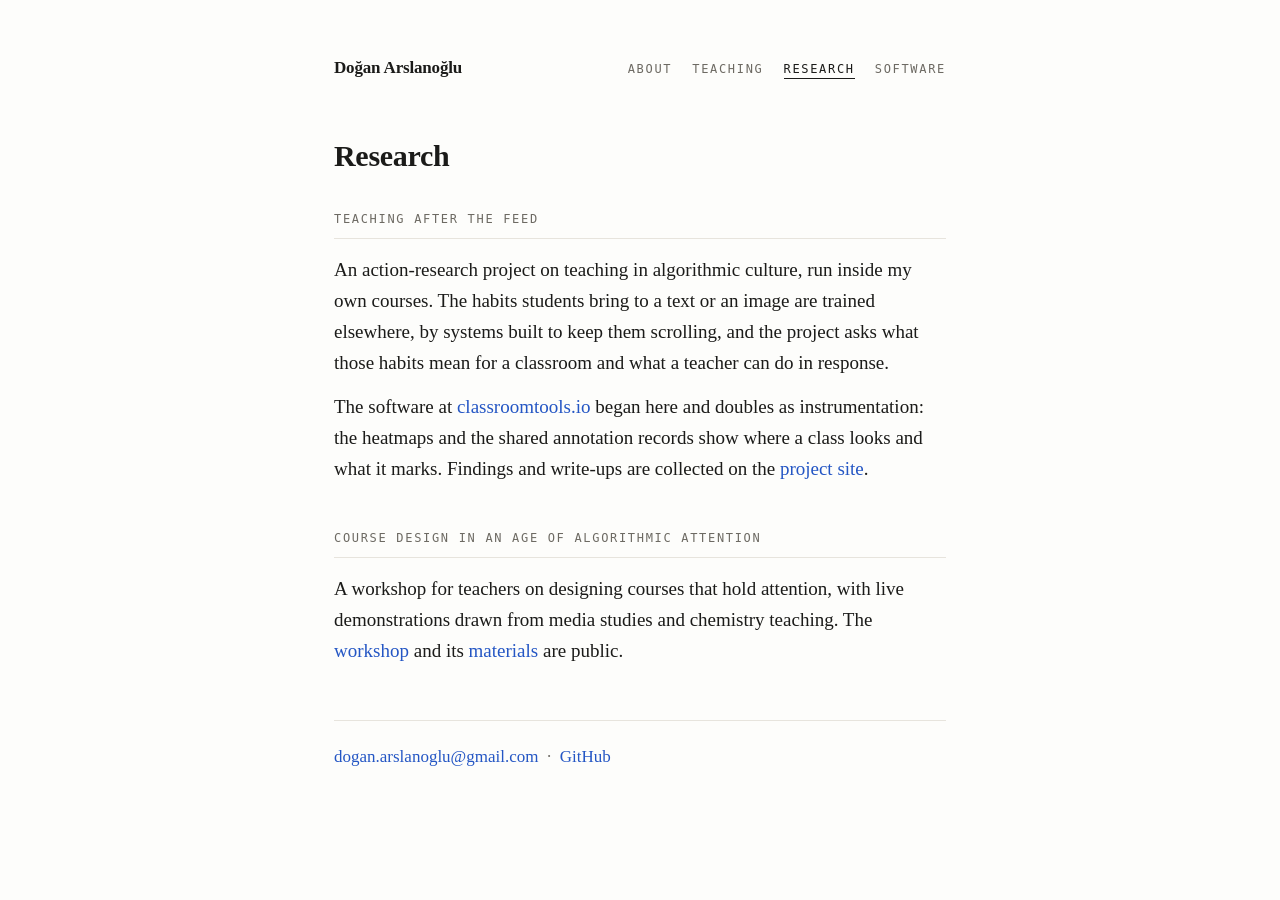
==== research.html @ 834b83bf "Move the multi-page site to the repo root, replacing the one-pager GitHub Pages now serves the four-" ====
<!DOCTYPE html>
<html lang="en">
<head>
  <meta charset="UTF-8" />
  <meta name="viewport" content="width=device-width, initial-scale=1.0" />
  <title>Research · Doğan Arslanoğlu</title>
  <meta name="description" content="Research by Doğan Arslanoğlu: Teaching After the Feed, an action-research project on teaching in algorithmic culture, and a workshop on course design." />

  <meta property="og:type" content="website" />
  <meta property="og:title" content="Research · Doğan Arslanoğlu" />
  <meta property="og:description" content="Teaching After the Feed, an action-research project on teaching in algorithmic culture, and a workshop on course design." />
  <meta property="og:url" content="https://dogan.education/research.html" />

  <link rel="icon" href="data:image/svg+xml,<svg xmlns='http://www.w3.org/2000/svg' viewBox='0 0 100 100'><text y='.9em' font-size='90'>✦</text></svg>" />
  <link rel="stylesheet" href="style.css" />
</head>
<body>
  <div class="wrap">

    <nav class="top" aria-label="Site">
      <a class="site" href="index.html">Doğan Arslanoğlu</a>
      <ul>
        <li><a href="index.html">About</a></li>
        <li><a href="teaching.html">Teaching</a></li>
        <li><a href="research.html" aria-current="page">Research</a></li>
        <li><a href="software.html">Software</a></li>
      </ul>
    </nav>

    <h1 class="page-title">Research</h1>

    <section>
      <h2 class="label">Teaching After the Feed</h2>
      <p>
        An action-research project on teaching in algorithmic culture, run inside my own courses.
        The habits students bring to a text or an image are trained elsewhere, by systems built
        to keep them scrolling, and the project asks what those habits mean for a classroom and
        what a teacher can do in response.
      </p>
      <p>
        The software at <a href="https://classroomtools.io">classroomtools.io</a> began here and
        doubles as instrumentation: the heatmaps and the shared annotation records show where a
        class looks and what it marks. Findings and write-ups are collected on the
        <a href="https://classroomtools.io/research">project site</a>.
      </p>
    </section>

    <section>
      <h2 class="label">Course Design in an Age of Algorithmic Attention</h2>
      <p>
        A workshop for teachers on designing courses that hold attention, with live
        demonstrations drawn from media studies and chemistry teaching. The
        <a href="https://course-design-workshop.vercel.app">workshop</a> and its
        <a href="https://github.com/ohwowgreat/course-design-workshop">materials</a> are public.
      </p>
    </section>

    <footer>
      <a href="mailto:dogan.arslanoglu@gmail.com">dogan.arslanoglu@gmail.com</a>
      &nbsp;·&nbsp;
      <a href="https://github.com/ohwowgreat">GitHub</a>
    </footer>

  </div>
</body>
</html>
---- style.css ----
:root {
  --bg: #fdfdfb;
  --text: #1b1b19;
  --muted: #6d6a63;
  --link: #2456c4;
  --rule: #e7e4dd;
  --avatar-bg: #efece4;
  --avatar-ink: #3a382f;
}
@media (prefers-color-scheme: dark) {
  :root {
    --bg: #15151a;
    --text: #e9e6df;
    --muted: #9c988e;
    --link: #8bb1f5;
    --rule: #2b2b31;
    --avatar-bg: #24242b;
    --avatar-ink: #c9c5ba;
  }
}

* { box-sizing: border-box; }

html { -webkit-text-size-adjust: 100%; }

body {
  margin: 0;
  background: var(--bg);
  color: var(--text);
  font-family: Charter, "Iowan Old Style", "Palatino Linotype", Palatino, Georgia, "Times New Roman", serif;
  font-size: 19px;
  line-height: 1.62;
  -webkit-font-smoothing: antialiased;
  text-rendering: optimizeLegibility;
}

.wrap {
  max-width: 664px;
  margin: 0 auto;
  padding: 52px 26px 96px;
}

/* ---- Navigation ---- */
nav.top {
  display: flex;
  flex-wrap: wrap;
  align-items: baseline;
  justify-content: space-between;
  gap: 10px 20px;
  margin-bottom: 56px;
}

nav.top .site {
  font-size: 17px;
  font-weight: 600;
  color: var(--text);
  letter-spacing: -0.01em;
}
nav.top .site:hover { text-decoration: none; }

nav.top ul {
  list-style: none;
  display: flex;
  flex-wrap: wrap;
  gap: 4px 20px;
  margin: 0;
  padding: 0;
}

nav.top ul a {
  font-family: ui-monospace, "SF Mono", "JetBrains Mono", Menlo, Consolas, monospace;
  font-size: 12px;
  font-weight: 500;
  letter-spacing: 0.14em;
  text-transform: uppercase;
  color: var(--muted);
}
nav.top ul a:hover {
  color: var(--link);
  text-decoration: none;
}
nav.top ul a[aria-current="page"] {
  color: var(--text);
  border-bottom: 1px solid var(--text);
  padding-bottom: 2px;
}

/* ---- Header (home) ---- */
header { margin-bottom: 40px; }

.avatar {
  width: 92px;
  height: 92px;
  border-radius: 50%;
  background: var(--avatar-bg);
  color: var(--avatar-ink);
  display: flex;
  align-items: center;
  justify-content: center;
  font-size: 34px;
  font-weight: 600;
  letter-spacing: 0.02em;
  margin-bottom: 22px;
  overflow: hidden;
  user-select: none;
}
/* To use a photo instead of the monogram, replace the .avatar <div>
   in the markup with:  <img class="avatar" src="portrait.jpg" alt="Doğan Arslanoğlu" />
   (any square-ish image works; it is cropped to a circle). */
img.avatar { object-fit: cover; }

h1 {
  font-size: 34px;
  line-height: 1.1;
  margin: 0 0 6px;
  font-weight: 600;
  letter-spacing: -0.01em;
}

/* Page title on inner pages */
h1.page-title {
  font-size: 30px;
  margin: 0 0 26px;
}

.role {
  margin: 0;
  color: var(--muted);
  font-size: 17px;
}

/* ---- Body text ---- */
.intro {
  margin: 30px 0 0;
  font-size: 19px;
}
.intro + .intro { margin-top: 18px; }
.intro a { font-weight: 600; }

.lede {
  margin: 0 0 10px;
  font-size: 19px;
}

/* ---- Sections ---- */
section { margin-top: 44px; }
h1.page-title + section,
.lede + section { margin-top: 38px; }

.label {
  font-family: ui-monospace, "SF Mono", "JetBrains Mono", Menlo, Consolas, monospace;
  font-size: 12px;
  font-weight: 500;
  letter-spacing: 0.14em;
  text-transform: uppercase;
  color: var(--muted);
  margin: 0 0 16px;
  padding-bottom: 9px;
  border-bottom: 1px solid var(--rule);
}

section > p {
  margin: 0 0 14px;
}
section > p:last-child { margin-bottom: 0; }

ul.items {
  list-style: none;
  margin: 0;
  padding: 0;
}
ul.items > li {
  margin: 0 0 15px;
}
ul.items > li:last-child { margin-bottom: 0; }

.item-title { font-weight: 600; }

.desc { color: var(--muted); }

/* nested list, e.g. tools under classroomtools.io */
.sub {
  list-style: none;
  margin: 14px 0 0;
  padding: 0 0 0 18px;
  border-left: 2px solid var(--rule);
}
.sub > li { margin: 0 0 11px; font-size: 17.5px; }
.sub > li:last-child { margin-bottom: 0; }

/* repository index */
ul.repos {
  list-style: none;
  margin: 0;
  padding: 0;
}
ul.repos > li {
  margin: 0 0 10px;
  font-size: 17.5px;
}
ul.repos > li:last-child { margin-bottom: 0; }
.repo-name {
  font-family: ui-monospace, "SF Mono", "JetBrains Mono", Menlo, Consolas, monospace;
  font-size: 15px;
  font-weight: 500;
}

/* ---- Links ---- */
a {
  color: var(--link);
  text-decoration: none;
  text-underline-offset: 2px;
}
a:hover { text-decoration: underline; }

/* ---- Footer ---- */
footer {
  margin-top: 54px;
  padding-top: 22px;
  border-top: 1px solid var(--rule);
  color: var(--muted);
  font-size: 17px;
}
footer a { color: var(--link); }

@media (max-width: 480px) {
  .wrap { padding: 36px 20px 72px; }
  body { font-size: 18px; }
  h1 { font-size: 30px; }
  h1.page-title { font-size: 27px; }
  nav.top { margin-bottom: 44px; }
}
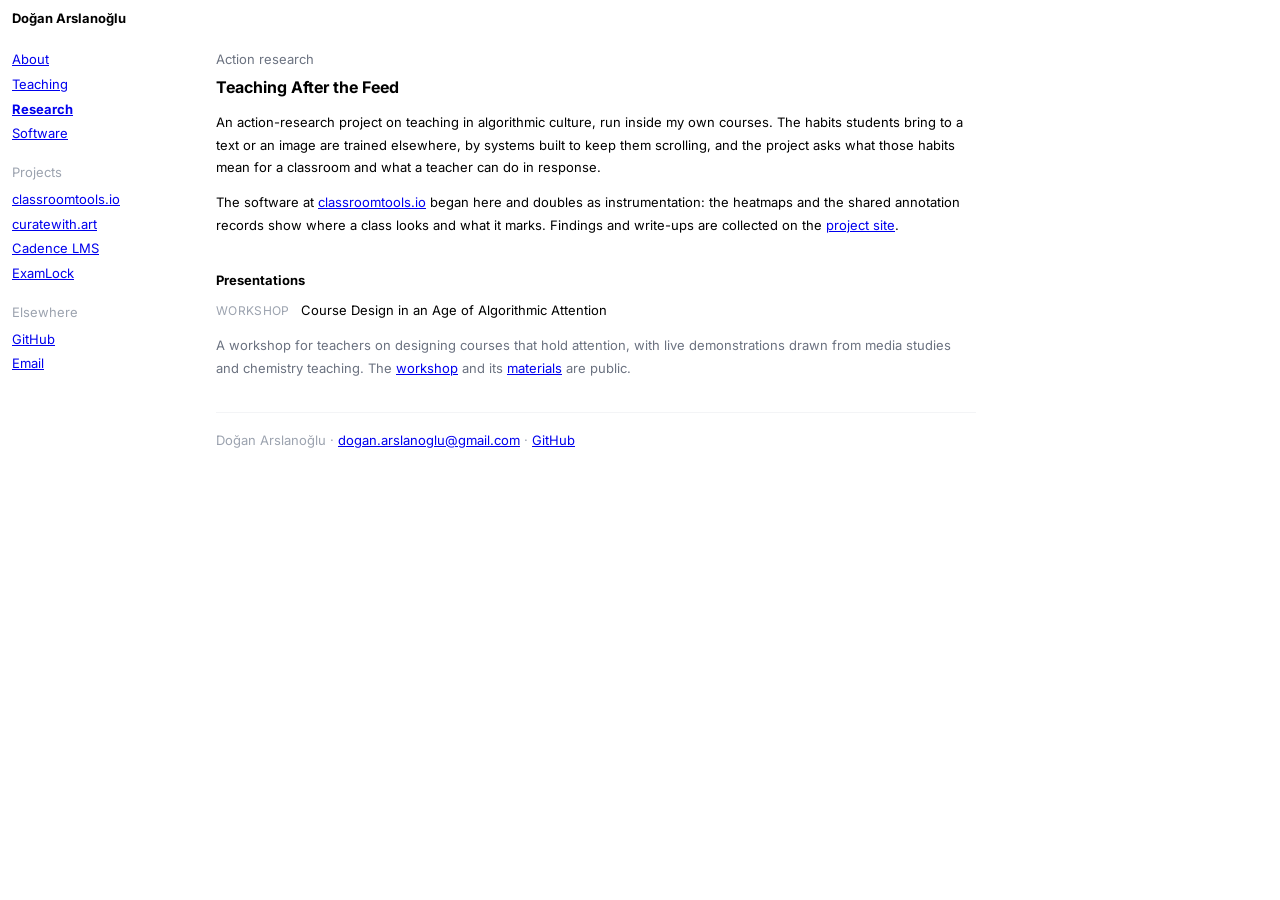
==== commit 563799ac: "Redesign in the classroomtools.io visual language White page, 13px Inter, browser-default link color" ====
--- a/research.html
+++ b/research.html
@@ -12,55 +12,93 @@
   <meta property="og:url" content="https://dogan.education/research.html" />
 
   <link rel="icon" href="data:image/svg+xml,<svg xmlns='http://www.w3.org/2000/svg' viewBox='0 0 100 100'><text y='.9em' font-size='90'>✦</text></svg>" />
+  <link rel="preconnect" href="https://fonts.googleapis.com" />
+  <link rel="preconnect" href="https://fonts.gstatic.com" crossorigin />
+  <link rel="stylesheet" href="https://fonts.googleapis.com/css2?family=Inter:wght@400;700&display=swap" />
   <link rel="stylesheet" href="style.css" />
 </head>
 <body>
-  <div class="wrap">
 
-    <nav class="top" aria-label="Site">
-      <a class="site" href="index.html">Doğan Arslanoğlu</a>
-      <ul>
-        <li><a href="index.html">About</a></li>
-        <li><a href="teaching.html">Teaching</a></li>
-        <li><a href="research.html" aria-current="page">Research</a></li>
-        <li><a href="software.html">Software</a></li>
-      </ul>
-    </nav>
+  <div class="topbar">
+    <a href="index.html">Doğan Arslanoğlu</a>
+  </div>
 
-    <h1 class="page-title">Research</h1>
+  <div class="frame">
 
-    <section>
-      <h2 class="label">Teaching After the Feed</h2>
-      <p>
-        An action-research project on teaching in algorithmic culture, run inside my own courses.
-        The habits students bring to a text or an image are trained elsewhere, by systems built
-        to keep them scrolling, and the project asks what those habits mean for a classroom and
-        what a teacher can do in response.
-      </p>
-      <p>
-        The software at <a href="https://classroomtools.io">classroomtools.io</a> began here and
-        doubles as instrumentation: the heatmaps and the shared annotation records show where a
-        class looks and what it marks. Findings and write-ups are collected on the
-        <a href="https://classroomtools.io/research">project site</a>.
-      </p>
-    </section>
+    <aside class="sidebar">
+      <nav aria-label="Site">
+        <div class="group">
+          <ul>
+            <li><a href="index.html">About</a></li>
+            <li><a href="teaching.html">Teaching</a></li>
+            <li><a href="research.html" aria-current="page">Research</a></li>
+            <li><a href="software.html">Software</a></li>
+          </ul>
+        </div>
+        <div class="group group-extra">
+          <p class="nav-label">Projects</p>
+          <ul>
+            <li><a href="https://classroomtools.io">classroomtools.io</a></li>
+            <li><a href="https://curatewith.art">curatewith.art</a></li>
+            <li><a href="https://lms-app-lime-eight.vercel.app">Cadence LMS</a></li>
+            <li><a href="https://github.com/ohwowgreat/Lockdown-Browser">ExamLock</a></li>
+          </ul>
+        </div>
+        <div class="group group-extra">
+          <p class="nav-label">Elsewhere</p>
+          <ul>
+            <li><a href="https://github.com/ohwowgreat">GitHub</a></li>
+            <li><a href="mailto:dogan.arslanoglu@gmail.com">Email</a></li>
+          </ul>
+        </div>
+      </nav>
+    </aside>
 
-    <section>
-      <h2 class="label">Course Design in an Age of Algorithmic Attention</h2>
-      <p>
-        A workshop for teachers on designing courses that hold attention, with live
-        demonstrations drawn from media studies and chemistry teaching. The
-        <a href="https://course-design-workshop.vercel.app">workshop</a> and its
-        <a href="https://github.com/ohwowgreat/course-design-workshop">materials</a> are public.
-      </p>
-    </section>
+    <main>
 
-    <footer>
-      <a href="mailto:dogan.arslanoglu@gmail.com">dogan.arslanoglu@gmail.com</a>
-      &nbsp;·&nbsp;
-      <a href="https://github.com/ohwowgreat">GitHub</a>
-    </footer>
+      <section>
+        <p class="kicker">Action research</p>
+        <h1>Teaching After the Feed</h1>
+        <p>
+          An action-research project on teaching in algorithmic culture, run inside my own
+          courses. The habits students bring to a text or an image are trained elsewhere, by
+          systems built to keep them scrolling, and the project asks what those habits mean
+          for a classroom and what a teacher can do in response.
+        </p>
+        <p>
+          The software at <a href="https://classroomtools.io">classroomtools.io</a> began here
+          and doubles as instrumentation: the heatmaps and the shared annotation records show
+          where a class looks and what it marks. Findings and write-ups are collected on the
+          <a href="https://classroomtools.io/research">project site</a>.
+        </p>
+      </section>
+
+      <section>
+        <p class="bold-label">Presentations</p>
+        <p>
+          <span class="tag">Workshop</span>
+          Course Design in an Age of Algorithmic Attention
+        </p>
+        <p class="gray">
+          A workshop for teachers on designing courses that hold attention, with live
+          demonstrations drawn from media studies and chemistry teaching. The
+          <a href="https://course-design-workshop.vercel.app">workshop</a> and its
+          <a href="https://github.com/ohwowgreat/course-design-workshop">materials</a> are
+          public.
+        </p>
+      </section>
+
+      <section class="foot">
+        <p>
+          Doğan Arslanoğlu ·
+          <a href="mailto:dogan.arslanoglu@gmail.com">dogan.arslanoglu@gmail.com</a> ·
+          <a href="https://github.com/ohwowgreat">GitHub</a>
+        </p>
+      </section>
+
+    </main>
 
   </div>
+
 </body>
 </html>
--- a/style.css
+++ b/style.css
@@ -1,23 +1,5 @@
-:root {
-  --bg: #fdfdfb;
-  --text: #1b1b19;
-  --muted: #6d6a63;
-  --link: #2456c4;
-  --rule: #e7e4dd;
-  --avatar-bg: #efece4;
-  --avatar-ink: #3a382f;
-}
-@media (prefers-color-scheme: dark) {
-  :root {
-    --bg: #15151a;
-    --text: #e9e6df;
-    --muted: #9c988e;
-    --link: #8bb1f5;
-    --rule: #2b2b31;
-    --avatar-bg: #24242b;
-    --avatar-ink: #c9c5ba;
-  }
-}
+/* Design language of classroomtools.io: white page, black 13px Inter,
+   browser-default link colors, fixed top bar and left nav, bordered tables. */
 
 * { box-sizing: border-box; }
 
@@ -25,208 +7,169 @@
 
 body {
   margin: 0;
-  background: var(--bg);
-  color: var(--text);
-  font-family: Charter, "Iowan Old Style", "Palatino Linotype", Palatino, Georgia, "Times New Roman", serif;
-  font-size: 19px;
-  line-height: 1.62;
-  -webkit-font-smoothing: antialiased;
-  text-rendering: optimizeLegibility;
+  background: #fff;
+  color: #000;
+  font-family: "Inter", system-ui, -apple-system, "Segoe UI", Roboto, sans-serif;
+  font-size: 13px;
+  line-height: 1.75;
 }
 
-.wrap {
-  max-width: 664px;
-  margin: 0 auto;
-  padding: 52px 26px 96px;
+a {
+  color: -webkit-link;
+  color: linktext;
+  text-decoration: underline;
+  cursor: pointer;
+}
+a:visited {
+  color: -webkit-activelink;
+  color: visitedtext;
 }
 
-/* ---- Navigation ---- */
-nav.top {
+/* ---- Fixed top bar ---- */
+.topbar {
+  position: fixed;
+  top: 0;
+  left: 0;
+  right: 0;
+  height: 2.25rem;
   display: flex;
-  flex-wrap: wrap;
-  align-items: baseline;
-  justify-content: space-between;
-  gap: 10px 20px;
-  margin-bottom: 56px;
+  align-items: center;
+  padding: 0 0.75rem;
+  background: #fff;
+  z-index: 10;
+}
+.topbar a {
+  color: inherit;
+  text-decoration: none;
+  font-weight: 700;
 }
 
-nav.top .site {
-  font-size: 17px;
-  font-weight: 600;
-  color: var(--text);
-  letter-spacing: -0.01em;
+/* ---- Frame below the bar ---- */
+.frame { margin-top: 2.25rem; }
+
+/* ---- Fixed left nav ---- */
+.sidebar {
+  position: fixed;
+  top: 2.25rem;
+  left: 0;
+  width: 11rem;
+  height: calc(100vh - 2.25rem);
+  overflow-y: auto;
+  padding: 0.75rem;
 }
-nav.top .site:hover { text-decoration: none; }
-
-nav.top ul {
-  list-style: none;
-  display: flex;
-  flex-wrap: wrap;
-  gap: 4px 20px;
-  margin: 0;
-  padding: 0;
-}
-
-nav.top ul a {
-  font-family: ui-monospace, "SF Mono", "JetBrains Mono", Menlo, Consolas, monospace;
-  font-size: 12px;
-  font-weight: 500;
-  letter-spacing: 0.14em;
-  text-transform: uppercase;
-  color: var(--muted);
-}
-nav.top ul a:hover {
-  color: var(--link);
-  text-decoration: none;
-}
-nav.top ul a[aria-current="page"] {
-  color: var(--text);
-  border-bottom: 1px solid var(--text);
-  padding-bottom: 2px;
-}
-
-/* ---- Header (home) ---- */
-header { margin-bottom: 40px; }
-
-.avatar {
-  width: 92px;
-  height: 92px;
-  border-radius: 50%;
-  background: var(--avatar-bg);
-  color: var(--avatar-ink);
-  display: flex;
-  align-items: center;
-  justify-content: center;
-  font-size: 34px;
-  font-weight: 600;
-  letter-spacing: 0.02em;
-  margin-bottom: 22px;
-  overflow: hidden;
-  user-select: none;
-}
-/* To use a photo instead of the monogram, replace the .avatar <div>
-   in the markup with:  <img class="avatar" src="portrait.jpg" alt="Doğan Arslanoğlu" />
-   (any square-ish image works; it is cropped to a circle). */
-img.avatar { object-fit: cover; }
-
-h1 {
-  font-size: 34px;
-  line-height: 1.1;
-  margin: 0 0 6px;
-  font-weight: 600;
-  letter-spacing: -0.01em;
-}
-
-/* Page title on inner pages */
-h1.page-title {
-  font-size: 30px;
-  margin: 0 0 26px;
-}
-
-.role {
-  margin: 0;
-  color: var(--muted);
-  font-size: 17px;
-}
-
-/* ---- Body text ---- */
-.intro {
-  margin: 30px 0 0;
-  font-size: 19px;
-}
-.intro + .intro { margin-top: 18px; }
-.intro a { font-weight: 600; }
-
-.lede {
-  margin: 0 0 10px;
-  font-size: 19px;
-}
-
-/* ---- Sections ---- */
-section { margin-top: 44px; }
-h1.page-title + section,
-.lede + section { margin-top: 38px; }
-
-.label {
-  font-family: ui-monospace, "SF Mono", "JetBrains Mono", Menlo, Consolas, monospace;
-  font-size: 12px;
-  font-weight: 500;
-  letter-spacing: 0.14em;
-  text-transform: uppercase;
-  color: var(--muted);
-  margin: 0 0 16px;
-  padding-bottom: 9px;
-  border-bottom: 1px solid var(--rule);
-}
-
-section > p {
-  margin: 0 0 14px;
-}
-section > p:last-child { margin-bottom: 0; }
-
-ul.items {
+.sidebar .group { margin-bottom: 1rem; }
+.sidebar .group:last-child { margin-bottom: 0; }
+.sidebar .nav-label { color: #9ca3af; margin: 0 0 0.25rem; }
+.sidebar ul {
   list-style: none;
   margin: 0;
   padding: 0;
 }
-ul.items > li {
-  margin: 0 0 15px;
-}
-ul.items > li:last-child { margin-bottom: 0; }
+.sidebar li { margin: 0 0 0.125rem; }
+.sidebar a[aria-current="page"] { font-weight: 700; }
 
-.item-title { font-weight: 600; }
-
-.desc { color: var(--muted); }
-
-/* nested list, e.g. tools under classroomtools.io */
-.sub {
-  list-style: none;
-  margin: 14px 0 0;
-  padding: 0 0 0 18px;
-  border-left: 2px solid var(--rule);
-}
-.sub > li { margin: 0 0 11px; font-size: 17.5px; }
-.sub > li:last-child { margin-bottom: 0; }
-
-/* repository index */
-ul.repos {
-  list-style: none;
-  margin: 0;
-  padding: 0;
-}
-ul.repos > li {
-  margin: 0 0 10px;
-  font-size: 17.5px;
-}
-ul.repos > li:last-child { margin-bottom: 0; }
-.repo-name {
-  font-family: ui-monospace, "SF Mono", "JetBrains Mono", Menlo, Consolas, monospace;
-  font-size: 15px;
-  font-weight: 500;
+/* ---- Main column ---- */
+main {
+  margin-left: 11rem;
+  max-width: 56rem;
+  padding: 0.75rem 6rem 6rem 2.5rem;
 }
 
-/* ---- Links ---- */
-a {
-  color: var(--link);
-  text-decoration: none;
-  text-underline-offset: 2px;
+main section { margin: 0 0 2rem; }
+main section:last-child { margin-bottom: 0; }
+
+p { margin: 0 0 0.75rem; }
+section > p:last-child { margin-bottom: 0; }
+
+h1 {
+  font-size: 1rem;
+  font-weight: 700;
+  margin: 0 0 0.75rem;
+  line-height: 1.5;
 }
-a:hover { text-decoration: underline; }
 
-/* ---- Footer ---- */
-footer {
-  margin-top: 54px;
-  padding-top: 22px;
-  border-top: 1px solid var(--rule);
-  color: var(--muted);
-  font-size: 17px;
+.bold-label {
+  font-weight: 700;
+  margin: 0 0 0.5rem;
 }
-footer a { color: var(--link); }
 
-@media (max-width: 480px) {
-  .wrap { padding: 36px 20px 72px; }
-  body { font-size: 18px; }
-  h1 { font-size: 30px; }
-  h1.page-title { font-size: 27px; }
-  nav.top { margin-bottom: 44px; }
+.kicker { color: #6b7280; margin: 0 0 0.25rem; }
+.muted { color: #9ca3af; }
+.gray { color: #6b7280; }
+
+.tag {
+  color: #9ca3af;
+  font-size: 0.75rem;
+  text-transform: uppercase;
+  letter-spacing: 0.025em;
+  margin-right: 0.5rem;
 }
+
+/* ---- Tables ---- */
+table.list {
+  width: 100%;
+  text-align: left;
+  border-collapse: collapse;
+}
+table.list td {
+  border-top: 1px solid #e5e7eb;
+  padding: 0.25rem 1.5rem 0.25rem 0;
+  vertical-align: top;
+}
+td.name { white-space: nowrap; }
+td.tagline { color: #9ca3af; }
+td.status {
+  width: 110px;
+  white-space: nowrap;
+  text-align: right;
+  padding-right: 0;
+}
+td.status .state {
+  color: #9ca3af;
+  font-size: 0.75rem;
+}
+.dot {
+  display: inline-block;
+  width: 0.375rem;
+  height: 0.375rem;
+  border-radius: 9999px;
+  margin-right: 0.375rem;
+  vertical-align: 0.0625rem;
+}
+.dot.live { background: #22c55e; }
+.dot.testing { background: #3b82f6; }
+.dot.dev { background: #eab308; }
+
+/* ---- In-page footer ---- */
+.foot {
+  padding-top: 1rem;
+  border-top: 1px solid #f3f4f6;
+  color: #9ca3af;
+}
+
+/* ---- Small screens ---- */
+@media (max-width: 720px) {
+  .sidebar {
+    position: static;
+    width: auto;
+    height: auto;
+    overflow: visible;
+    padding: 0.75rem 0.75rem 0;
+  }
+  .sidebar .group-extra { display: none; }
+  .sidebar .group { margin-bottom: 0; }
+  .sidebar ul {
+    display: flex;
+    flex-wrap: wrap;
+    gap: 0.25rem 1rem;
+  }
+  main {
+    margin-left: 0;
+    padding: 0.75rem 1rem 4rem;
+  }
+}
+
+@media (max-width: 560px) {
+  td.status { display: none; }
+  td.name { white-space: normal; }
+}
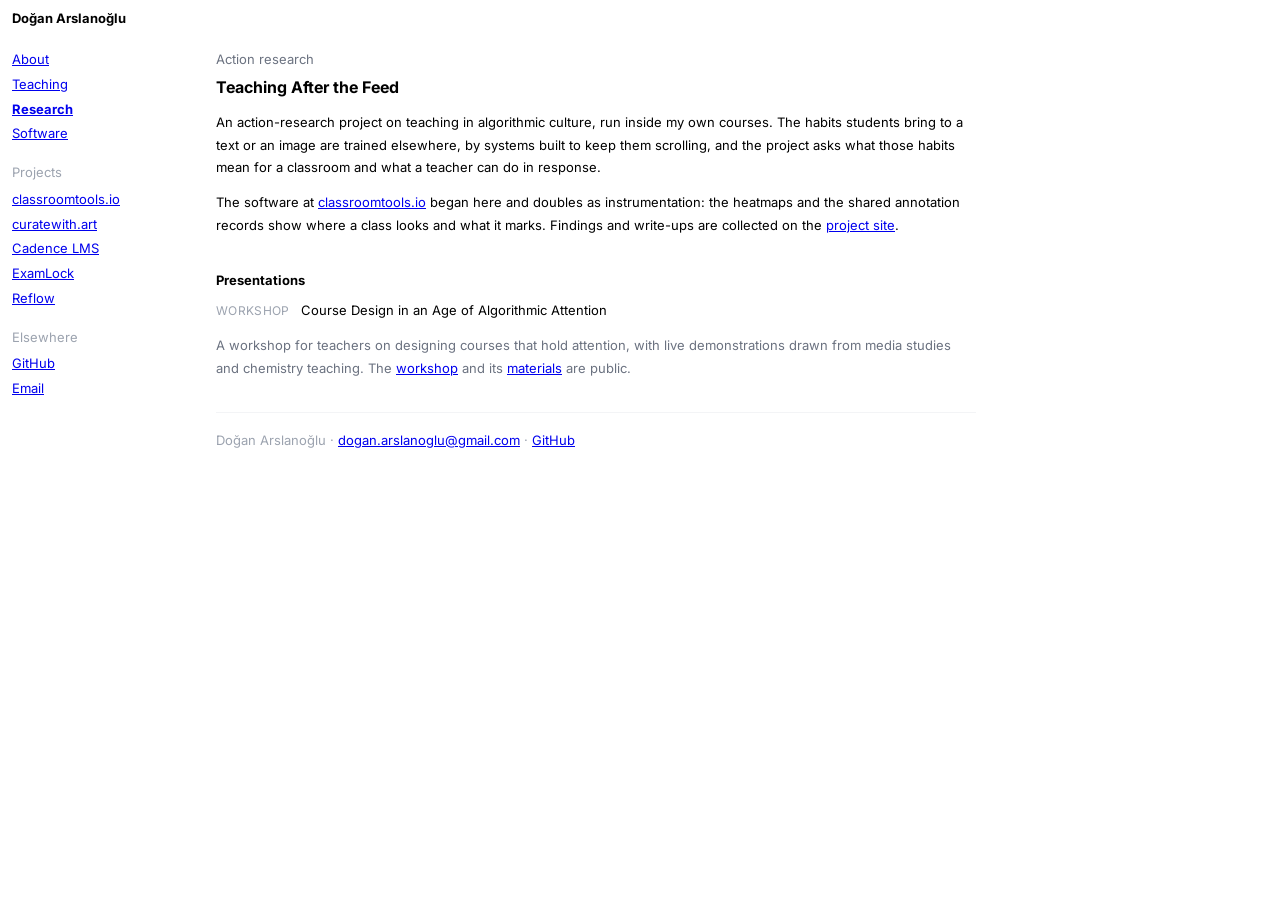
==== commit 3e334b7a: "Add Reflow to the sidebar projects list Co-Authored-By: Claude Fable 5 <noreply@anthropic.com> Claud" ====
--- a/research.html
+++ b/research.html
@@ -42,6 +42,7 @@
             <li><a href="https://curatewith.art">curatewith.art</a></li>
             <li><a href="https://lms-app-lime-eight.vercel.app">Cadence LMS</a></li>
             <li><a href="https://github.com/ohwowgreat/Lockdown-Browser">ExamLock</a></li>
+            <li><a href="https://claude.ai/code/artifact/25b0b117-4acb-43b3-9603-f7df35a4f03b">Reflow</a></li>
           </ul>
         </div>
         <div class="group group-extra">
@@ -56,7 +57,7 @@
 
     <main>
 
-      <section>
+      <section id="teaching-after-the-feed">
         <p class="kicker">Action research</p>
         <h1>Teaching After the Feed</h1>
         <p>
@@ -73,7 +74,7 @@
         </p>
       </section>
 
-      <section>
+      <section id="presentations">
         <p class="bold-label">Presentations</p>
         <p>
           <span class="tag">Workshop</span>
--- a/style.css
+++ b/style.css
@@ -75,7 +75,7 @@
   padding: 0.75rem 6rem 6rem 2.5rem;
 }
 
-main section { margin: 0 0 2rem; }
+main section { margin: 0 0 2rem; scroll-margin-top: 3rem; }
 main section:last-child { margin-bottom: 0; }
 
 p { margin: 0 0 0.75rem; }
